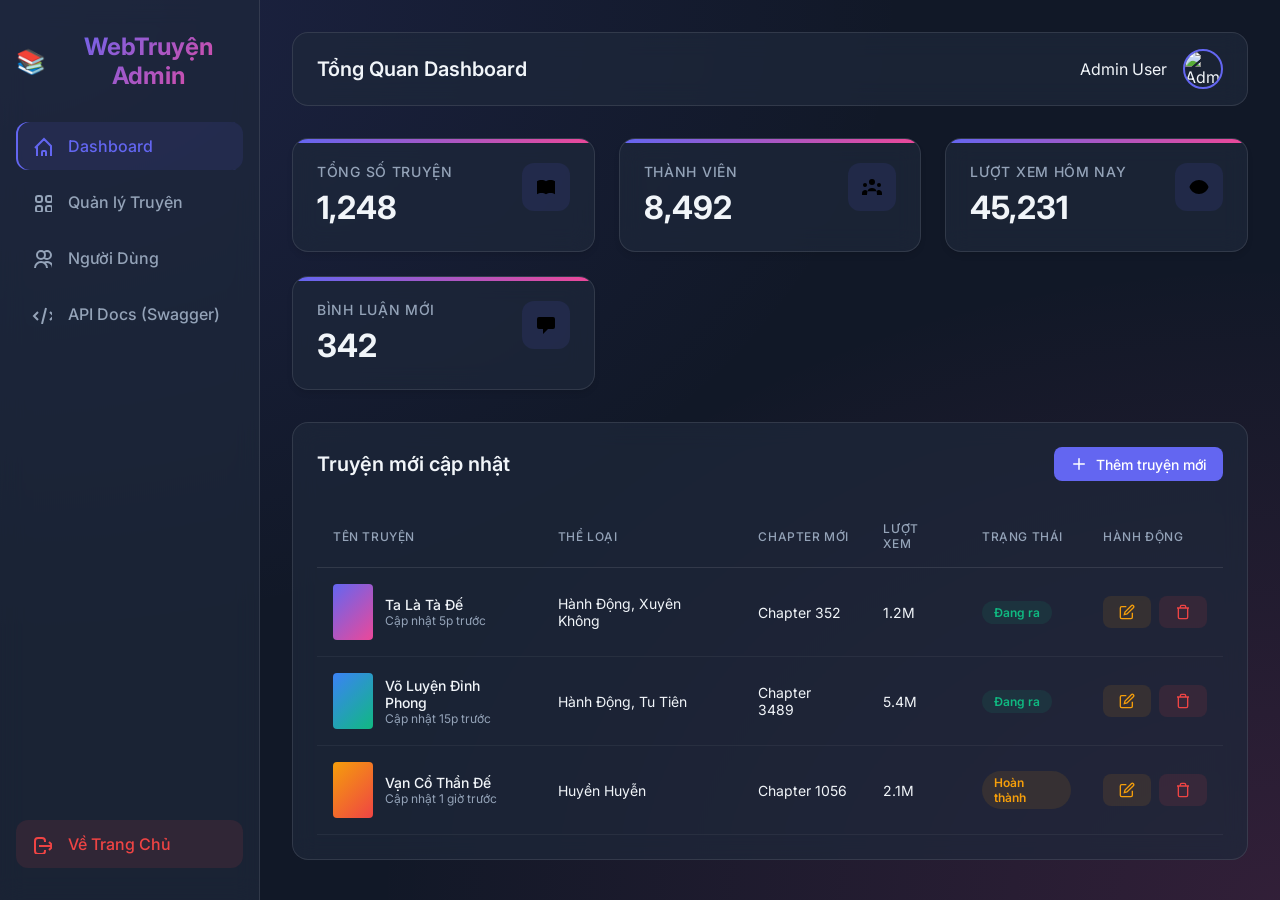
==== admin.html @ 71b3097f "update" ====
<!DOCTYPE html>
<html lang="vi">
<head>
    <meta charset="UTF-8">
    <meta name="viewport" content="width=device-width, initial-scale=1.0">
    <title>WebTruyện Admin Dashboard</title>
    <link href="https://fonts.googleapis.com/css2?family=Inter:wght@300;400;500;600;700&display=swap" rel="stylesheet">
    <style>
        :root {
            --primary: #6366f1;
            --primary-hover: #4f46e5;
            --secondary: #ec4899;
            --dark: #0f172a;
            --darker: #0b0f19;
            --light: #f8fafc;
            --bg: #111827;
            --surface: rgba(30, 41, 59, 0.7);
            --surface-border: rgba(255, 255, 255, 0.1);
            --text: #f1f5f9;
            --text-muted: #94a3b8;
            --danger: #ef4444;
            --success: #10b981;
            --warning: #f59e0b;
        }

        * {
            margin: 0;
            padding: 0;
            box-sizing: border-box;
            font-family: 'Inter', sans-serif;
        }

        body {
            background-color: var(--bg);
            color: var(--text);
            display: flex;
            min-height: 100vh;
            overflow-x: hidden;
            background-image: 
                radial-gradient(at 0% 0%, rgba(99, 102, 241, 0.15) 0px, transparent 50%),
                radial-gradient(at 100% 100%, rgba(236, 72, 153, 0.15) 0px, transparent 50%);
            background-attachment: fixed;
        }

        /* Sidebar */
        .sidebar {
            width: 260px;
            background: var(--surface);
            backdrop-filter: blur(12px);
            -webkit-backdrop-filter: blur(12px);
            border-right: 1px solid var(--surface-border);
            padding: 2rem 1rem;
            display: flex;
            flex-direction: column;
            position: fixed;
            height: 100vh;
            left: 0;
            top: 0;
            z-index: 100;
            transition: transform 0.3s ease;
        }

        .brand {
            font-size: 1.5rem;
            font-weight: 700;
            color: var(--text);
            text-align: center;
            margin-bottom: 2rem;
            display: flex;
            align-items: center;
            justify-content: center;
            gap: 0.5rem;
            text-decoration: none;
        }

        .brand span {
            background: linear-gradient(135deg, var(--primary), var(--secondary));
            -webkit-background-clip: text;
            -webkit-text-fill-color: transparent;
        }

        .nav-links {
            list-style: none;
            display: flex;
            flex-direction: column;
            gap: 0.5rem;
            flex-grow: 1;
        }

        .nav-item {
            display: flex;
            align-items: center;
            padding: 0.875rem 1rem;
            color: var(--text-muted);
            text-decoration: none;
            border-radius: 0.75rem;
            transition: all 0.2s ease;
            gap: 1rem;
            font-weight: 500;
        }

        .nav-item:hover, .nav-item.active {
            background: rgba(99, 102, 241, 0.1);
            color: var(--primary);
            box-shadow: inset 2px 0 0 0 var(--primary);
        }

        .nav-item svg {
            width: 20px;
            height: 20px;
            stroke: currentColor;
            stroke-width: 2;
            fill: none;
        }

        .logout-btn {
            margin-top: auto;
            background: rgba(239, 68, 68, 0.1);
            color: var(--danger);
        }

        .logout-btn:hover {
            background: rgba(239, 68, 68, 0.2);
            color: var(--danger);
            box-shadow: inset 2px 0 0 0 var(--danger);
        }

        /* Main Content */
        .main-content {
            margin-left: 260px;
            flex-grow: 1;
            padding: 2rem;
            min-height: 100vh;
            width: calc(100% - 260px);
        }

        .topbar {
            display: flex;
            justify-content: space-between;
            align-items: center;
            margin-bottom: 2rem;
            background: var(--surface);
            padding: 1rem 1.5rem;
            border-radius: 1rem;
            border: 1px solid var(--surface-border);
            backdrop-filter: blur(12px);
        }

        .topbar h2 {
            font-size: 1.25rem;
            font-weight: 600;
        }

        .user-profile {
            display: flex;
            align-items: center;
            gap: 1rem;
        }

        .user-profile img {
            width: 40px;
            height: 40px;
            border-radius: 50%;
            object-fit: cover;
            border: 2px solid var(--primary);
        }

        /* Dashboard Stats */
        .stats-grid {
            display: grid;
            grid-template-columns: repeat(auto-fit, minmax(240px, 1fr));
            gap: 1.5rem;
            margin-bottom: 2rem;
        }

        .stat-card {
            background: var(--surface);
            border: 1px solid var(--surface-border);
            padding: 1.5rem;
            border-radius: 1rem;
            box-shadow: 0 4px 6px -1px rgba(0, 0, 0, 0.1);
            backdrop-filter: blur(12px);
            position: relative;
            overflow: hidden;
            transition: transform 0.2s, box-shadow 0.2s;
        }

        .stat-card:hover {
            transform: translateY(-4px);
            box-shadow: 0 10px 15px -3px rgba(0, 0, 0, 0.2);
        }

        .stat-card::before {
            content: '';
            position: absolute;
            top: 0;
            left: 0;
            width: 100%;
            height: 4px;
            background: linear-gradient(90deg, var(--primary), var(--secondary));
        }

        .stat-title {
            color: var(--text-muted);
            font-size: 0.875rem;
            font-weight: 500;
            margin-bottom: 0.5rem;
            text-transform: uppercase;
            letter-spacing: 0.05em;
        }

        .stat-value {
            font-size: 2rem;
            font-weight: 700;
            color: var(--text);
            display: flex;
            align-items: center;
            gap: 0.5rem;
        }

        .stat-icon {
            position: absolute;
            right: 1.5rem;
            top: 1.5rem;
            width: 48px;
            height: 48px;
            background: rgba(99, 102, 241, 0.1);
            color: var(--primary);
            border-radius: 12px;
            display: flex;
            align-items: center;
            justify-content: center;
        }

        .stat-icon svg {
            width: 24px;
            height: 24px;
        }

        /* Data Tables Container */
        .table-container {
            background: var(--surface);
            border: 1px solid var(--surface-border);
            border-radius: 1rem;
            padding: 1.5rem;
            backdrop-filter: blur(12px);
            overflow-x: auto;
        }

        .table-header {
            display: flex;
            justify-content: space-between;
            align-items: center;
            margin-bottom: 1.5rem;
        }

        .table-header h3 {
            font-size: 1.25rem;
            font-weight: 600;
        }

        .btn {
            padding: 0.5rem 1rem;
            border-radius: 0.5rem;
            font-weight: 500;
            cursor: pointer;
            border: none;
            transition: all 0.2s;
            font-size: 0.875rem;
            display: inline-flex;
            align-items: center;
            gap: 0.5rem;
        }

        .btn-primary {
            background: var(--primary);
            color: white;
        }

        .btn-primary:hover {
            background: var(--primary-hover);
        }

        .btn-success { background: rgba(16, 185, 129, 0.1); color: var(--success); }
        .btn-success:hover { background: var(--success); color: white; }

        .btn-danger { background: rgba(239, 68, 68, 0.1); color: var(--danger); }
        .btn-danger:hover { background: var(--danger); color: white; }

        .btn-warning { background: rgba(245, 158, 11, 0.1); color: var(--warning); }
        .btn-warning:hover { background: var(--warning); color: white; }

        table {
            width: 100%;
            border-collapse: collapse;
            text-align: left;
        }

        th {
            padding: 1rem;
            color: var(--text-muted);
            font-weight: 500;
            border-bottom: 1px solid var(--surface-border);
            text-transform: uppercase;
            font-size: 0.75rem;
            letter-spacing: 0.05em;
        }

        td {
            padding: 1rem;
            border-bottom: 1px solid rgba(255, 255, 255, 0.05);
            color: var(--text);
            font-size: 0.875rem;
        }

        tbody tr:hover {
            background: rgba(255, 255, 255, 0.02);
        }

        .status-badge {
            padding: 0.25rem 0.75rem;
            border-radius: 9999px;
            font-size: 0.75rem;
            font-weight: 600;
            display: inline-block;
        }

        .status-active {
            background: rgba(16, 185, 129, 0.1);
            color: var(--success);
        }

        .status-pending {
            background: rgba(245, 158, 11, 0.1);
            color: var(--warning);
        }

        .flex-actions {
            display: flex;
            gap: 0.5rem;
        }

        .comic-cell {
            display: flex;
            align-items: center;
            gap: 0.75rem;
        }

        .comic-cell img {
            width: 40px;
            height: 56px;
            object-fit: cover;
            border-radius: 4px;
        }

        /* Go back link */
        .back-link {
            display: inline-flex;
            align-items: center;
            gap: 0.5rem;
            color: var(--text-muted);
            text-decoration: none;
            margin-bottom: 1rem;
            font-size: 0.875rem;
            transition: color 0.2s;
        }

        .back-link:hover {
            color: var(--primary);
        }

    </style>
</head>
<body>

    <!-- Sidebar -->
    <aside class="sidebar">
        <a href="index.html" class="brand">
            📚 <span>WebTruyện Admin</span>
        </a>
        <div class="nav-links">
            <a href="#" class="nav-item active">
                <svg><path d="M3 12l2-2m0 0l7-7 7 7M5 10v10a1 1 0 001 1h3m10-11l2 2m-2-2v10a1 1 0 01-1 1h-3m-6 0a1 1 0 001-1v-4a1 1 0 011-1h2a1 1 0 011 1v4a1 1 0 001 1m-6 0h6"/></svg>
                Dashboard
            </a>
            <a href="#" class="nav-item">
                <svg><path d="M4 6a2 2 0 012-2h2a2 2 0 012 2v2a2 2 0 01-2 2H6a2 2 0 01-2-2V6zM14 6a2 2 0 012-2h2a2 2 0 012 2v2a2 2 0 01-2 2h-2a2 2 0 01-2-2V6zM4 16a2 2 0 012-2h2a2 2 0 012 2v2a2 2 0 01-2 2H6a2 2 0 01-2-2v-2zM14 16a2 2 0 012-2h2a2 2 0 012 2v2a2 2 0 01-2 2h-2a2 2 0 01-2-2v-2z"/></svg>
                Quản lý Truyện
            </a>
            <a href="#" class="nav-item">
                <svg><path d="M12 4.354a4 4 0 110 5.292M15 21H3v-1a6 6 0 0112 0v1zm0 0h6v-1a6 6 0 00-9-5.197M13 7a4 4 0 11-8 0 4 4 0 018 0z"/></svg>
                Người Dùng
            </a>
            <a href="Swagger UI.html" class="nav-item" target="_blank">
                <svg><path d="M10 20l4-16m4 4l4 4-4 4M6 16l-4-4 4-4"/></svg>
                API Docs (Swagger)
            </a>
            <a href="index.html" class="nav-item logout-btn">
                <svg><path d="M17 16l4-4m0 0l-4-4m4 4H7m6 4v1a3 3 0 01-3 3H6a3 3 0 01-3-3V7a3 3 0 013-3h4a3 3 0 013 3v1"/></svg>
                Về Trang Chủ
            </a>
        </div>
    </aside>

    <!-- Main Content -->
    <main class="main-content">
        <div class="topbar">
            <h2>Tổng Quan Dashboard</h2>
            <div class="user-profile">
                <span>Admin User</span>
                <img src="https://ui-avatars.com/api/?name=Admin&background=6366f1&color=fff" alt="Admin Avatar">
            </div>
        </div>

        <!-- Stat Cards -->
        <div class="stats-grid">
            <div class="stat-card">
                <div class="stat-title">Tổng số truyện</div>
                <div class="stat-value">1,248</div>
                <div class="stat-icon">
                    <svg><path d="M12 6.253v13m0-13C10.832 5.477 9.246 5 7.5 5S4.168 5.477 3 6.253v13C4.168 18.477 5.754 18 7.5 18s3.332.477 4.5 1.253m0-13C13.168 5.477 14.754 5 16.5 5c1.747 0 3.332.477 4.5 1.253v13C19.832 18.477 18.247 18 16.5 18c-1.746 0-3.332.477-4.5 1.253"/></svg>
                </div>
            </div>
            <div class="stat-card">
                <div class="stat-title">Thành viên</div>
                <div class="stat-value">8,492</div>
                <div class="stat-icon">
                    <svg><path d="M17 20h5v-2a3 3 0 00-5.356-1.857M17 20H7m10 0v-2c0-.656-.126-1.283-.356-1.857M7 20H2v-2a3 3 0 015.356-1.857M7 20v-2c0-.656.126-1.283.356-1.857m0 0a5.002 5.002 0 019.288 0M15 7a3 3 0 11-6 0 3 3 0 016 0zm6 3a2 2 0 11-4 0 2 2 0 014 0zM7 10a2 2 0 11-4 0 2 2 0 014 0z"/></svg>
                </div>
            </div>
            <div class="stat-card">
                <div class="stat-title">Lượt xem hôm nay</div>
                <div class="stat-value">45,231</div>
                <div class="stat-icon">
                    <svg><path d="M15 12a3 3 0 11-6 0 3 3 0 016 0z"/><path d="M2.458 12C3.732 7.943 7.523 5 12 5c4.478 0 8.268 2.943 9.542 7-1.274 4.057-5.064 7-9.542 7-4.477 0-8.268-2.943-9.542-7z"/></svg>
                </div>
            </div>
            <div class="stat-card">
                <div class="stat-title">Bình luận mới</div>
                <div class="stat-value">342</div>
                <div class="stat-icon">
                    <svg><path d="M8 10h.01M12 10h.01M16 10h.01M9 16H5a2 2 0 01-2-2V6a2 2 0 012-2h14a2 2 0 012 2v8a2 2 0 01-2 2h-5l-5 5v-5z"/></svg>
                </div>
            </div>
        </div>

        <!-- Recent Comics Table -->
        <div class="table-container">
            <div class="table-header">
                <h3>Truyện mới cập nhật</h3>
                <button class="btn btn-primary" onclick="alert('Chức năng thêm sẽ gọi API sau')">
                    <svg width="18" height="18" viewBox="0 0 24 24" fill="none" stroke="currentColor" stroke-width="2" stroke-linecap="round" stroke-linejoin="round"><line x1="12" y1="5" x2="12" y2="19"></line><line x1="5" y1="12" x2="19" y2="12"></line></svg>
                    Thêm truyện mới
                </button>
            </div>
            <table>
                <thead>
                    <tr>
                        <th>Tên truyện</th>
                        <th>Thể loại</th>
                        <th>Chapter Mới</th>
                        <th>Lượt xem</th>
                        <th>Trạng thái</th>
                        <th>Hành động</th>
                    </tr>
                </thead>
                <tbody>
                    <tr>
                        <td>
                            <div class="comic-cell">
                                <div style="width:40px;height:56px;background:linear-gradient(135deg,#6366f1,#ec4899);border-radius:4px"></div>
                                <div>
                                    <div style="font-weight: 500;">Ta Là Tà Đế</div>
                                    <div style="font-size: 0.75rem; color: var(--text-muted);">Cập nhật 5p trước</div>
                                </div>
                            </div>
                        </td>
                        <td>Hành Động, Xuyên Không</td>
                        <td>Chapter 352</td>
                        <td>1.2M</td>
                        <td><span class="status-badge status-active">Đang ra</span></td>
                        <td>
                            <div class="flex-actions">
                                <button class="btn btn-warning" title="Sửa"><svg width="16" height="16" viewBox="0 0 24 24" fill="none" stroke="currentColor" stroke-width="2"><path d="M11 4H4a2 2 0 0 0-2 2v14a2 2 0 0 0 2 2h14a2 2 0 0 0 2-2v-7"></path><path d="M18.5 2.5a2.121 2.121 0 0 1 3 3L12 15l-4 1 1-4 9.5-9.5z"></path></svg></button>
                                <button class="btn btn-danger" title="Xóa"><svg width="16" height="16" viewBox="0 0 24 24" fill="none" stroke="currentColor" stroke-width="2"><polyline points="3 6 5 6 21 6"></polyline><path d="M19 6v14a2 2 0 0 1-2 2H7a2 2 0 0 1-2-2V6m3 0V4a2 2 0 0 1 2-2h4a2 2 0 0 1 2 2v2"></path></svg></button>
                            </div>
                        </td>
                    </tr>
                    <tr>
                        <td>
                            <div class="comic-cell">
                                <div style="width:40px;height:56px;background:linear-gradient(135deg,#3b82f6,#10b981);border-radius:4px"></div>
                                <div>
                                    <div style="font-weight: 500;">Võ Luyện Đỉnh Phong</div>
                                    <div style="font-size: 0.75rem; color: var(--text-muted);">Cập nhật 15p trước</div>
                                </div>
                            </div>
                        </td>
                        <td>Hành Động, Tu Tiên</td>
                        <td>Chapter 3489</td>
                        <td>5.4M</td>
                        <td><span class="status-badge status-active">Đang ra</span></td>
                        <td>
                            <div class="flex-actions">
                                <button class="btn btn-warning" title="Sửa"><svg width="16" height="16" viewBox="0 0 24 24" fill="none" stroke="currentColor" stroke-width="2"><path d="M11 4H4a2 2 0 0 0-2 2v14a2 2 0 0 0 2 2h14a2 2 0 0 0 2-2v-7"></path><path d="M18.5 2.5a2.121 2.121 0 0 1 3 3L12 15l-4 1 1-4 9.5-9.5z"></path></svg></button>
                                <button class="btn btn-danger" title="Xóa"><svg width="16" height="16" viewBox="0 0 24 24" fill="none" stroke="currentColor" stroke-width="2"><polyline points="3 6 5 6 21 6"></polyline><path d="M19 6v14a2 2 0 0 1-2 2H7a2 2 0 0 1-2-2V6m3 0V4a2 2 0 0 1 2-2h4a2 2 0 0 1 2 2v2"></path></svg></button>
                            </div>
                        </td>
                    </tr>
                    <tr>
                        <td>
                            <div class="comic-cell">
                                <div style="width:40px;height:56px;background:linear-gradient(135deg,#f59e0b,#ef4444);border-radius:4px"></div>
                                <div>
                                    <div style="font-weight: 500;">Vạn Cổ Thần Đế</div>
                                    <div style="font-size: 0.75rem; color: var(--text-muted);">Cập nhật 1 giờ trước</div>
                                </div>
                            </div>
                        </td>
                        <td>Huyền Huyễn</td>
                        <td>Chapter 1056</td>
                        <td>2.1M</td>
                        <td><span class="status-badge status-pending">Hoàn thành</span></td>
                        <td>
                            <div class="flex-actions">
                                <button class="btn btn-warning" title="Sửa"><svg width="16" height="16" viewBox="0 0 24 24" fill="none" stroke="currentColor" stroke-width="2"><path d="M11 4H4a2 2 0 0 0-2 2v14a2 2 0 0 0 2 2h14a2 2 0 0 0 2-2v-7"></path><path d="M18.5 2.5a2.121 2.121 0 0 1 3 3L12 15l-4 1 1-4 9.5-9.5z"></path></svg></button>
                                <button class="btn btn-danger" title="Xóa"><svg width="16" height="16" viewBox="0 0 24 24" fill="none" stroke="currentColor" stroke-width="2"><polyline points="3 6 5 6 21 6"></polyline><path d="M19 6v14a2 2 0 0 1-2 2H7a2 2 0 0 1-2-2V6m3 0V4a2 2 0 0 1 2-2h4a2 2 0 0 1 2 2v2"></path></svg></button>
                            </div>
                        </td>
                    </tr>
                </tbody>
            </table>
        </div>
    </main>
</body>
</html>
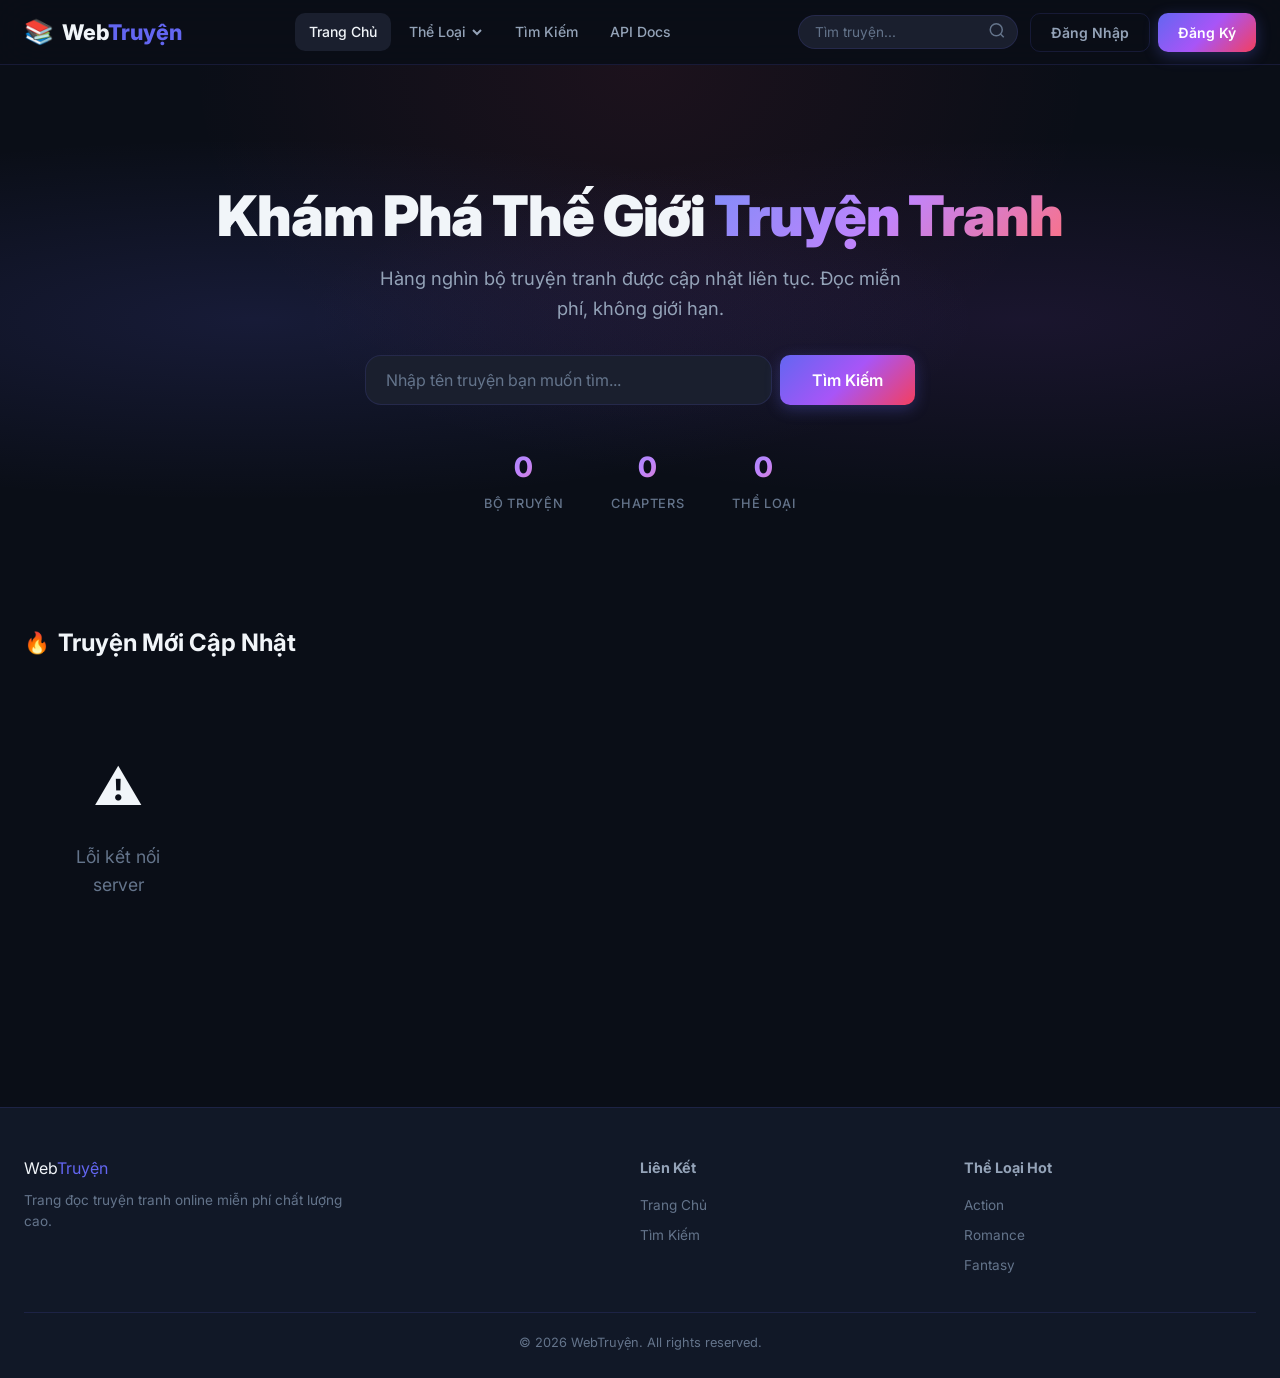
==== commit 00244dda: "update" ====
--- a/admin.html
+++ b/admin.html
@@ -532,5 +532,49 @@
             </table>
         </div>
     </main>
+
+    <script>
+        // --- ADMIN AUTHORIZATION CHECK ---
+        const API_BASE = 'https://cytostomal-nonsubtractive-bryanna.ngrok-free.dev';
+        const token = localStorage.getItem('wt_token');
+
+        if (!token) {
+            alert('Bạn chưa đăng nhập! Vui lòng truy cập bằng tài khoản Admin.');
+            window.location.href = 'index.html';
+        } else {
+            // Check if user is admin via API
+            fetch(`${API_BASE}/api/Auth/me`, {
+                headers: {
+                    'Authorization': `Bearer ${token}`,
+                    'Content-Type': 'application/json',
+                    'ngrok-skip-browser-warning': 'true'
+                }
+            })
+            .then(res => {
+                if (!res.ok) throw new Error('Not authorized');
+                return res.json();
+            })
+            .then(user => {
+                const userRole = typeof user.role === 'string' ? user.role.toLowerCase() : '';
+                const userRoles = Array.isArray(user.roles) ? user.roles.map(r => r.toLowerCase()) : [];
+                const isUserAdmin = 
+                    userRole === 'admin' || 
+                    userRoles.includes('admin') || 
+                    user.isAdmin === true || 
+                    (user.userName && user.userName.toLowerCase() === 'admin') ||
+                    (user.mail && user.mail.toLowerCase().startsWith('admin'));
+
+                if (!isUserAdmin) {
+                    alert('Bạn không có quyền truy cập trang quản trị!');
+                    window.location.href = 'index.html';
+                }
+            })
+            .catch(err => {
+                alert('Phiên đăng nhập không hợp lệ hoặc bạn không có quyền.');
+                localStorage.removeItem('wt_token');
+                window.location.href = 'index.html';
+            });
+        }
+    </script>
 </body>
 </html>
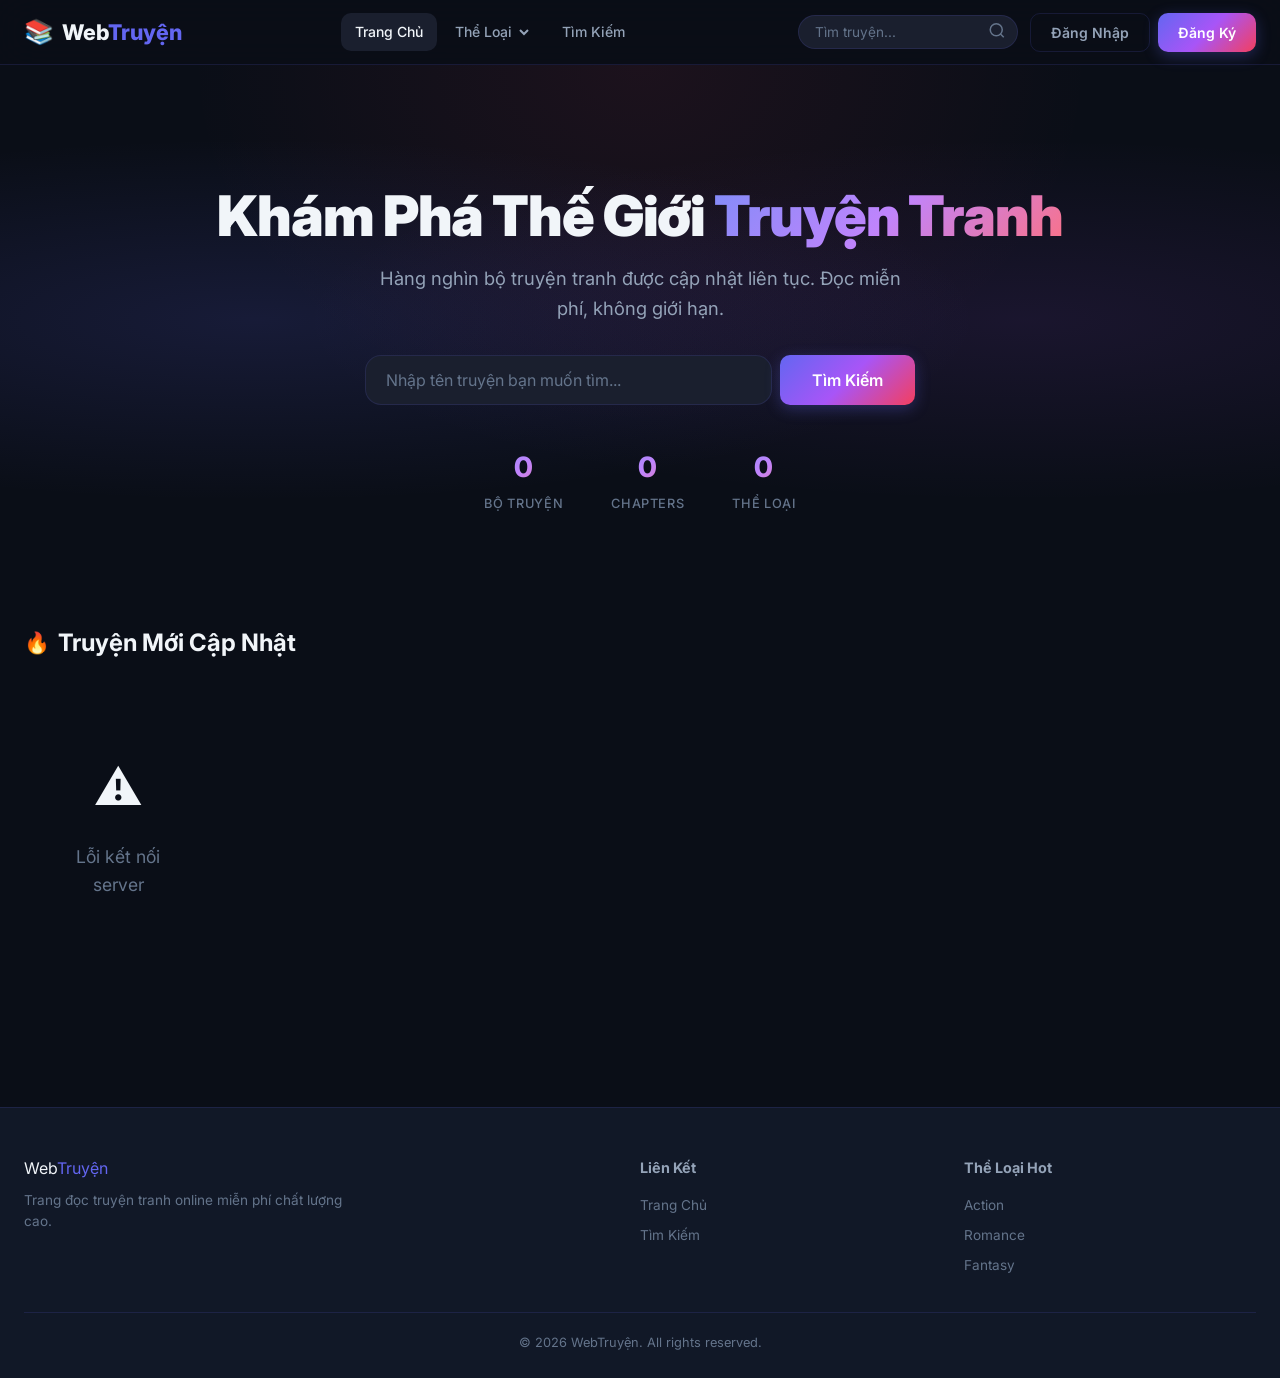
==== commit 97c3bb61: "update" ====
--- a/admin.html
+++ b/admin.html
@@ -390,10 +390,6 @@
             <a href="#" class="nav-item">
                 <svg><path d="M12 4.354a4 4 0 110 5.292M15 21H3v-1a6 6 0 0112 0v1zm0 0h6v-1a6 6 0 00-9-5.197M13 7a4 4 0 11-8 0 4 4 0 018 0z"/></svg>
                 Người Dùng
-            </a>
-            <a href="Swagger UI.html" class="nav-item" target="_blank">
-                <svg><path d="M10 20l4-16m4 4l4 4-4 4M6 16l-4-4 4-4"/></svg>
-                API Docs (Swagger)
             </a>
             <a href="index.html" class="nav-item logout-btn">
                 <svg><path d="M17 16l4-4m0 0l-4-4m4 4H7m6 4v1a3 3 0 01-3 3H6a3 3 0 01-3-3V7a3 3 0 013-3h4a3 3 0 013 3v1"/></svg>
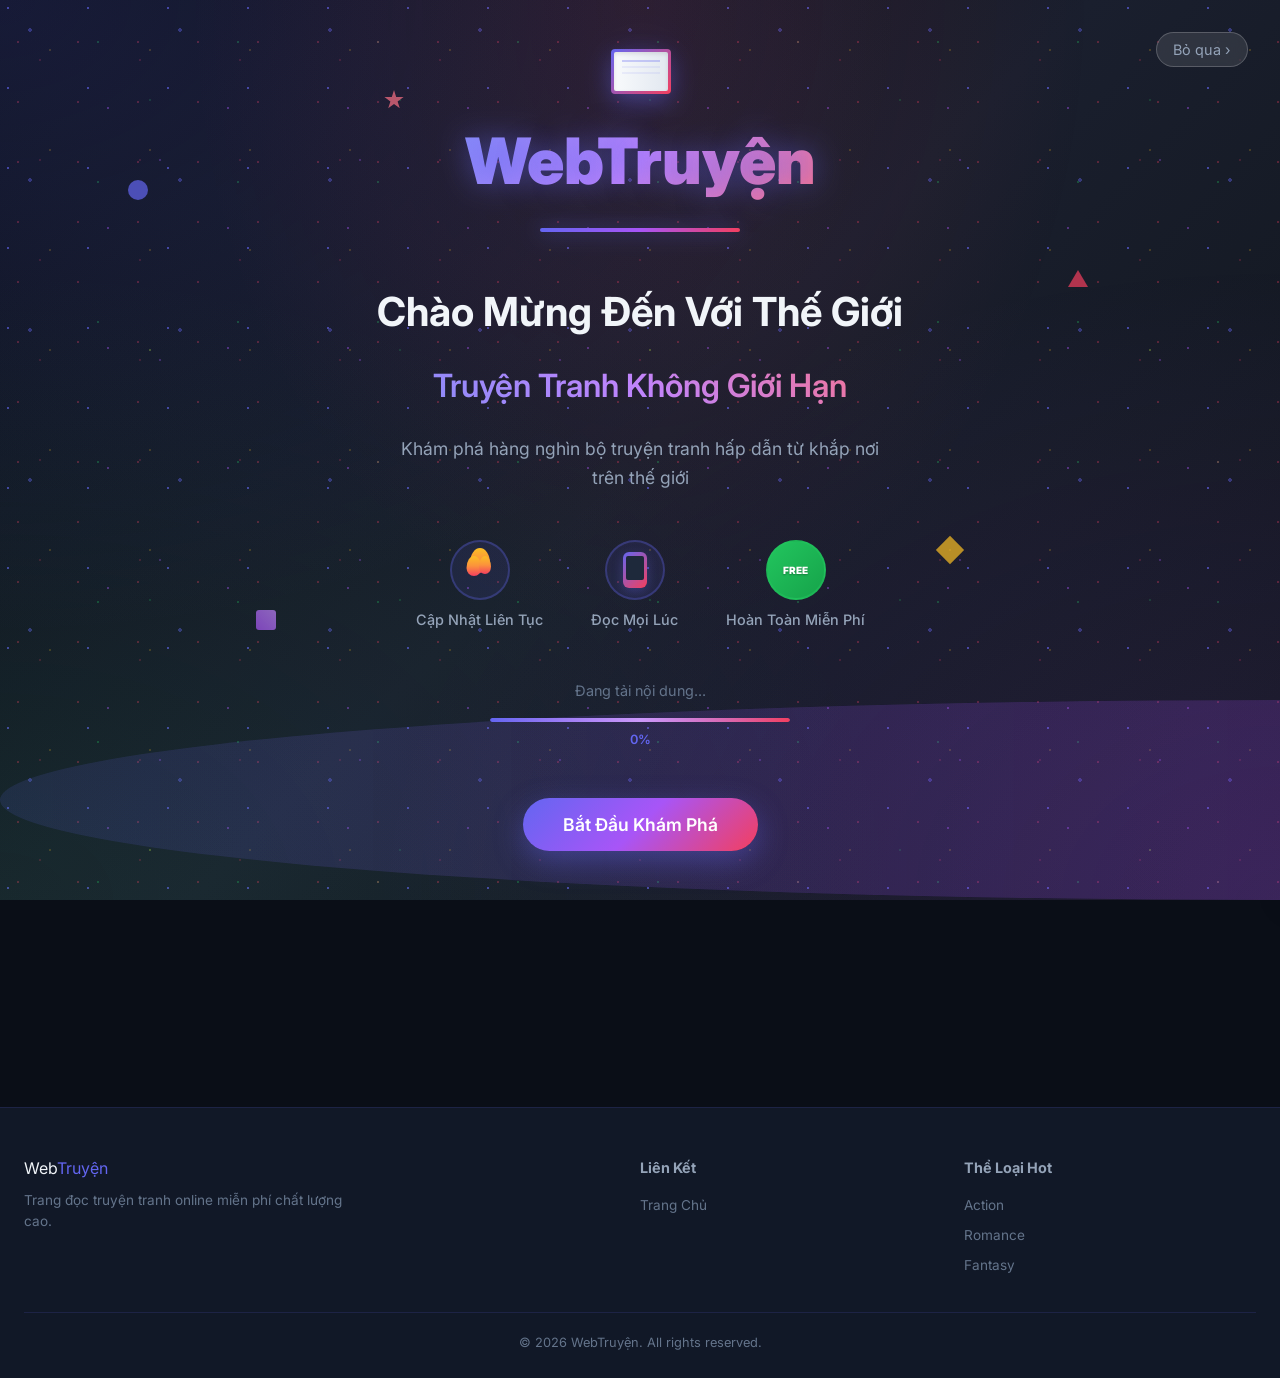
==== commit e217bdd1: "tess007" ====
--- a/admin.html
+++ b/admin.html
@@ -531,7 +531,7 @@
 
     <script>
         // --- ADMIN AUTHORIZATION CHECK ---
-        const API_BASE = 'https://cytostomal-nonsubtractive-bryanna.ngrok-free.dev';
+        const API_BASE = 'https://backendapi-production-5207.up.railway.app';
         const token = localStorage.getItem('wt_token');
 
         if (!token) {
@@ -542,8 +542,7 @@
             fetch(`${API_BASE}/api/Auth/me`, {
                 headers: {
                     'Authorization': `Bearer ${token}`,
-                    'Content-Type': 'application/json',
-                    'ngrok-skip-browser-warning': 'true'
+                    'Content-Type': 'application/json'
                 }
             })
             .then(res => {
